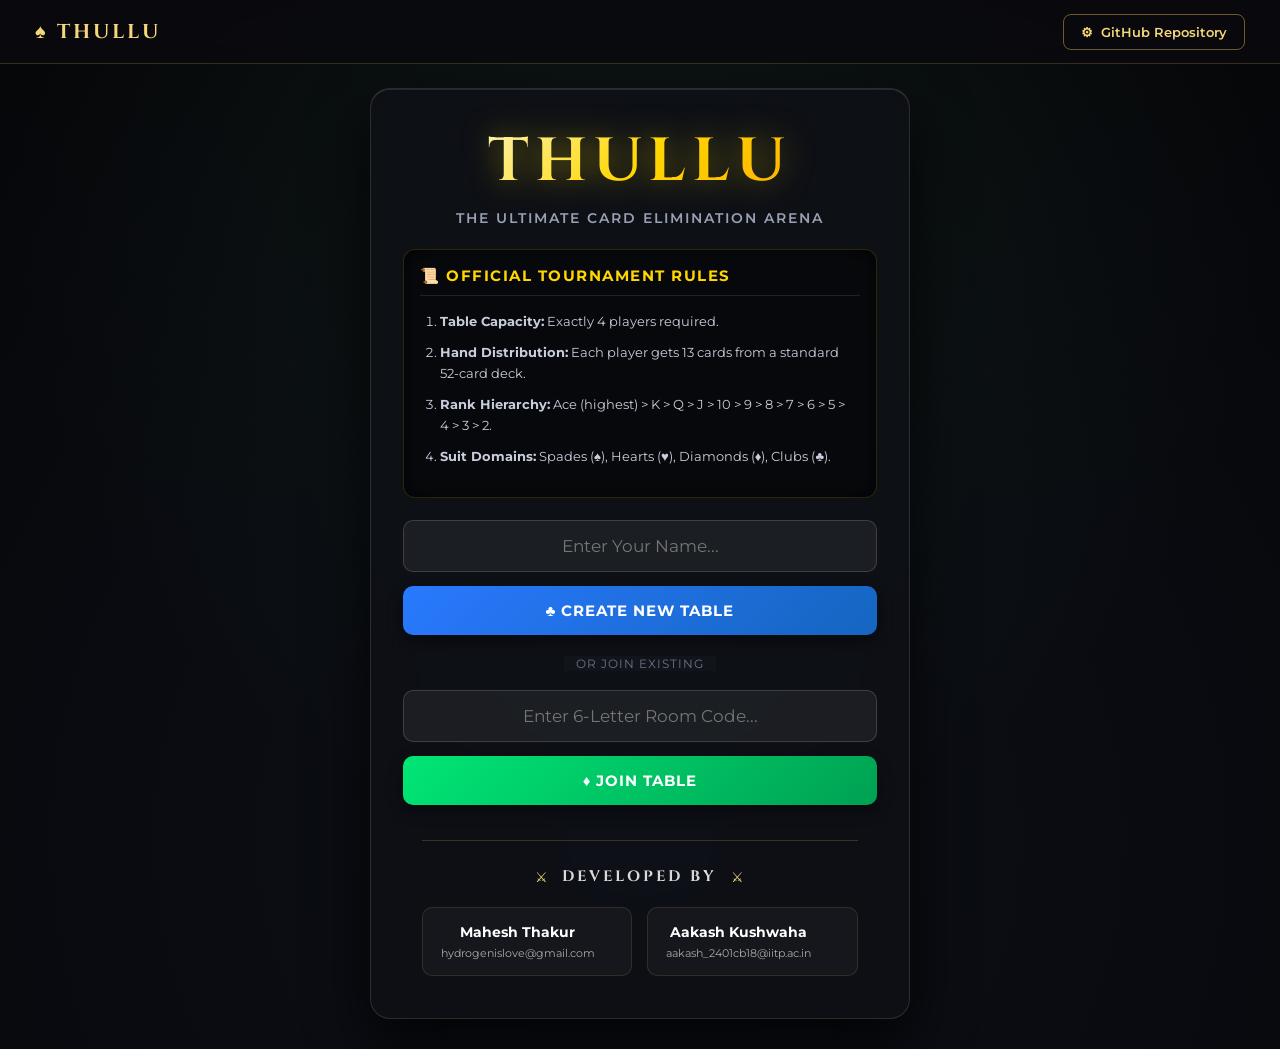
==== frontend/index.html @ 9ee79c4b "Initial commit: Add four-player card game files" ====
<!DOCTYPE html>
<html lang="en">
<head>
    <meta charset="UTF-8">
    <meta name="viewport" content="width=device-width, initial-scale=1.0">
    <title>Thullu Grand Tournament</title>
    <link rel="stylesheet" href="style1.css">
    <link href="https://fonts.googleapis.com/css2?family=Montserrat:wght@400;600;800&family=Cinzel:wght@700&display=swap" rel="stylesheet">
</head>

<body>

    <!-- Top Navigation -->
    <nav class="top-nav">
        <div class="nav-logo">♠ THULLU</div>

        <a href="https://github.com/ursthakurmahesh" target="_blank" class="repo-link">
            <span>⚙</span> GitHub Repository
        </a>
    </nav>

    <div id="register-screen" class="container-panel">

        <h1 class="game-title">THULLU</h1>
        <p class="game-subtitle">The Ultimate Card Elimination Arena</p>

        <div class="rules-card-box">
            <h3>📜 OFFICIAL TOURNAMENT RULES</h3>

            <div class="rules-scroll-zone">
                <ol>
                    <li><strong>Table Capacity:</strong> Exactly 4 players required.</li>
                    <li><strong>Hand Distribution:</strong> Each player gets 13 cards from a standard 52-card deck.</li>
                    <li><strong>Rank Hierarchy:</strong> Ace (highest) > K > Q > J > 10 > 9 > 8 > 7 > 6 > 5 > 4 > 3 > 2.</li>
                    <li><strong>Suit Domains:</strong> Spades (♠), Hearts (♥), Diamonds (♦), Clubs (♣).</li>
                    <li><strong>Opening Gambit:</strong> The player with the <strong>Ace of Spades (A♠)</strong> leads Round 1.</li>
                    <li><strong>Elimination Goal:</strong> First player to discard all cards wins Rank 1.</li>
                    <li><strong>Following Suit:</strong> You must play a card matching the lead suit if you have one.</li>
                    <li><strong>Trick Clearing:</strong> If everyone follows suit, cards are discarded and highest card holder leads next.</li>
                    <li><strong>The Rule of Thullu:</strong> If you can't follow suit, play any card. The highest lead-suit card holder picks up ALL table cards!</li>
                    <li><strong>Rule 10 (Last Stand):</strong> If you empty your hand but lead the next trick, you draw a random card from the player with the most cards.</li>
                    <li><strong>15-Second Blitz:</strong> You have 15 seconds per move. Timer expiry auto-plays a legal card.</li>
                    <li><strong>First Round Grace:</strong> Thullu in Round 1 discards table cards safely (no pickup). Ace of Spades holder leads Round 2.</li>
                </ol>
            </div>
        </div>

        <div class="input-form-group">
            <input type="text" id="username" placeholder="Enter Your Name..." maxlength="12">

            <button id="create-room-btn" class="btn btn-primary">
                ♣ Create New Table
            </button>

            <div class="separator-line">
                <span>OR JOIN EXISTING</span>
            </div>

            <input type="text" id="room-id-input" placeholder="Enter 6-Letter Room Code..." maxlength="6">

            <button id="join-btn" class="btn btn-success">
                ♦ Join Table
            </button>
        </div>

        <!-- Developer Section -->
        <div class="developers-section">
            <div class="developers-heading">
                <span>⚔</span>
                <h3>DEVELOPED BY</h3>
                <span>⚔</span>
            </div>

            <div class="developers-grid">

                <div class="developer-card">
                    
                    <div class="developer-info">
                        <h4>Mahesh Thakur</h4>
                        <a href="mailto:hydrogenislove@gmail.com">
                            hydrogenislove@gmail.com
                        </a>
                    </div>
                </div>

                <div class="developer-card">
                   
                    <div class="developer-info">
                        <h4>Aakash Kushwaha</h4>
                        <a href="mailto:aakash_2401cb18@iitp.ac.in">
                            aakash_2401cb18@iitp.ac.in
                        </a>
                    </div>
                </div>

            </div>
        </div>

    </div>

    <div id="lobby-screen" class="container-panel hidden">

        <h2>Game Lobby</h2>

        <h1 id="display-room-id">ROOM CODE: ------</h1>

        <div class="lobby-status-card">
            <p>Waiting for players (<span id="count-lbl">0</span> / 4)...</p>
            <ul id="player-list"></ul>
        </div>

        <div id="leader-controls" class="hidden">
            <p class="leader-notice">👑 You are the Table Leader</p>

            <button id="start-game-btn" class="btn btn-gold hidden">
                🚀 Start Tournament (4/4 Ready)
            </button>
        </div>

        <button id="leave-room-btn" class="btn btn-danger">
            ✕ Leave Table
        </button>

    </div>

    <div id="game-screen" class="container-panel wide-theatre hidden">

        <div class="game-top-bar">

            <div id="turn-indicator">
                WAITING...
            </div>

            <div id="round-display">
                <span class="conn-dot" id="conn-dot"></span>
                <span id="conn-text">Online</span>

                &nbsp;|&nbsp;

                Round:
                <span id="info-round">1</span>
            </div>

            <button id="in-game-leave-btn" class="btn btn-danger compact">
                ✕ Leave
            </button>

        </div>

        <div class="timer-track-bar">
            <div id="timer-progress-fluid"></div>
        </div>

        <div id="table-info">
            Lead Suit:
            <span id="info-suit">None</span>

            &nbsp;|&nbsp;

            Highest:
            <span id="info-val">None</span>
        </div>

        <div id="thullu-banner" class="hidden"></div>

        <div class="poker-table-canvas">

            <div class="player-slot position-top">
                <div class="player-badge" id="badge-top">
                    Empty Seat
                </div>

                <div class="card-back-count-tray" id="top-cards-count"></div>
            </div>

            <div class="player-slot position-left">
                <div class="player-badge" id="badge-left">
                    Empty Seat
                </div>

                <div class="card-back-count-tray" id="left-cards-count"></div>
            </div>

            <div id="center-table">
                <div class="mat-label">CURRENT TRICK</div>
                <div id="played-cards-zone"></div>
            </div>

            <div class="player-slot position-right">
                <div class="player-badge" id="badge-right">
                    Empty Seat
                </div>

                <div class="card-back-count-tray" id="right-cards-count"></div>
            </div>

            <div class="player-slot position-bottom">

                <div class="player-badge profile-user">
                    👤 You (<span id="hand-count">0</span> cards)
                </div>

                <div id="my-cards" class="user-cards-scroll-deck"></div>

            </div>

        </div>

        <div id="rule10-alert" class="hidden"></div>

    </div>

    <div id="results-screen" class="container-panel hidden">

        <h1 class="gold-glow-text">
            🏆 GAME OVER
        </h1>

        <div id="podium-ranking-board"></div>

        <button id="return-main-menu-btn" class="btn btn-primary">
            Return to Menu
        </button>

    </div>

    <div id="error-screen" class="container-panel hidden">

        <div class="error-icon">⚠️</div>

        <h1 class="error-title" id="error-title">
            NETWORK ERROR
        </h1>

        <p class="error-message" id="error-message">
            Connection to a player was lost. The game has been ended.
        </p>

        <button id="error-menu-btn" class="btn btn-danger">
            Return to Menu
        </button>

    </div>

    <script type="module" src="app1.js"></script>

</body>
</html>
---- frontend/style1.css ----
:root {
    --table-felt-gradient: radial-gradient(circle at 50% 50%, #1b4b24 0%, #0d2812 70%, #051307 100%);
    --panel-bg: rgba(14, 16, 22, 0.88);
    --border-glass: rgba(255, 255, 255, 0.12);
    --gold: #ffd700;
    --gold-glow: rgba(255, 215, 0, 0.4);
    --neon-blue: #00e5ff;
    --neon-red: #ff2a4b;
    --neon-green: #00e676;
    --card-shadow: 0 10px 20px rgba(0,0,0,0.6);
}

body {
    margin: 0;
    padding: 0;
    width: 100vw;
    min-height: 100vh;
    background: #08090c;
    background-image: 
        radial-gradient(circle at 50% 20%, rgba(30, 60, 40, 0.25) 0%, transparent 60%),
        radial-gradient(circle at 50% 80%, rgba(15, 18, 28, 0.8) 0%, #050608 100%);
    display: flex;
    flex-direction: column;
    align-items: center;
    padding: 88px 0 30px 0;
    box-sizing: border-box;
    font-family: 'Montserrat', sans-serif;
    overflow-x: hidden;
    overflow-y: auto;
    color: #ffffff;
}

/* Glassmorphic Container Overlays */
.container-panel {
    background: var(--panel-bg);
    backdrop-filter: blur(25px);
    -webkit-backdrop-filter: blur(25px);
    border: 1px solid var(--border-glass);
    border-radius: 20px;
    padding: 32px;
    width: 90%;
    max-width: 540px;
    box-shadow: 0 25px 60px rgba(0,0,0,0.8), inset 0 1px 0 rgba(255,255,255,0.1);
    text-align: center;
    box-sizing: border-box;
    transition: all 0.4s cubic-bezier(0.16, 1, 0.3, 1);
}

.container-panel.wide-theatre {
    max-width: 1180px;
    width: 96%;
    height: calc(100vh - 118px);
    min-height: 520px;
    display: flex;
    flex-direction: column;
    justify-content: space-between;
    padding: 18px;
}

.hidden { display: none !important; }

/* Premium Game Title */
.game-title {
    font-family: 'Cinzel', serif;
    font-size: 3.8rem;
    margin: 0;
    letter-spacing: 6px;
    background: linear-gradient(135deg, #ffffff 0%, var(--gold) 50%, #ffa000 100%);
    background-clip: text;
    -webkit-background-clip: text;
    color: transparent;
    -webkit-text-fill-color: transparent;
    filter: drop-shadow(0 0 15px rgba(255, 215, 0, 0.5));
}

.game-subtitle {
    color: #9aa0b4;
    font-size: 0.9rem;
    margin-top: 6px;
    text-transform: uppercase;
    letter-spacing: 2px;
    font-weight: 600;
}

.rules-card-box {
    background: rgba(0, 0, 0, 0.45);
    border: 1px solid rgba(255,215,0,0.15);
    border-radius: 12px;
    padding: 16px;
    margin: 22px 0;
    text-align: left;
    box-shadow: inset 0 0 20px rgba(0,0,0,0.5);
}

.rules-card-box h3 {
    margin-top: 0;
    color: var(--gold);
    font-size: 0.95rem;
    letter-spacing: 1.5px;
    border-bottom: 1px solid rgba(255,255,255,0.1);
    padding-bottom: 10px;
}

.rules-scroll-zone {
    max-height: 170px;
    overflow-y: auto;
    font-size: 0.82rem;
    line-height: 1.6;
    color: #c8cedc;
    padding-right: 6px;
}

.rules-scroll-zone ol { padding-left: 20px; margin: 0; }
.rules-scroll-zone li { margin-bottom: 10px; }

/* Custom Fine Scrollers */
::-webkit-scrollbar { width: 5px; height: 5px; }
::-webkit-scrollbar-track { background: transparent; }
::-webkit-scrollbar-thumb { background: rgba(255,215,0,0.3); border-radius: 10px; }

/* Input Elements UI */
.input-form-group input {
    width: 100%;
    padding: 15px;
    background: rgba(255, 255, 255, 0.06);
    border: 1px solid rgba(255, 255, 255, 0.15);
    border-radius: 10px;
    color: white;
    font-size: 1.05rem;
    font-family: inherit;
    box-sizing: border-box;
    margin-bottom: 14px;
    text-align: center;
    transition: all 0.3s ease;
}

.input-form-group input:focus {
    border-color: var(--gold);
    background: rgba(255, 255, 255, 0.1);
    outline: none;
    box-shadow: 0 0 15px var(--gold-glow);
}

.separator-line {
    position: relative;
    text-align: center;
    margin: 18px 0;
}
.separator-line span {
    background: #12141c;
    padding: 0 12px;
    font-size: 0.75rem;
    color: #6c7385;
    text-transform: uppercase;
    letter-spacing: 1px;
}

/* Action Buttons UI */
.btn {
    width: 100%;
    padding: 15px;
    border: none;
    border-radius: 10px;
    font-size: 0.95rem;
    font-weight: 700;
    cursor: pointer;
    font-family: inherit;
    transition: all 0.25s cubic-bezier(0.16, 1, 0.3, 1);
    text-transform: uppercase;
    letter-spacing: 1px;
    box-shadow: 0 6px 15px rgba(0,0,0,0.4);
}
.btn-primary { background: linear-gradient(135deg, #2979ff, #1565c0); color: white; }
.btn-success { background: linear-gradient(135deg, #00e676, #00a152); color: white; }
.btn-danger { background: linear-gradient(135deg, #ff2a4b, #b71c1c); color: white; }
.btn-gold { background: linear-gradient(135deg, #ffd700, #ff8f00); color: #000; font-weight: 800; }

.btn:hover { transform: translateY(-3px); filter: brightness(1.15); box-shadow: 0 10px 25px rgba(0,0,0,0.5); }
.btn:active { transform: translateY(0); }
.btn.compact { width: auto; padding: 9px 18px; font-size: 0.8rem; }

/* Lobby Readout Design */
.lobby-status-card {
    background: rgba(0,0,0,0.4);
    border-radius: 12px;
    padding: 22px;
    margin-bottom: 22px;
    border: 1px solid rgba(255,255,255,0.06);
}
#player-list {
    list-style: none;
    padding: 0;
    margin: 16px 0 0 0;
    text-align: left;
}
#player-list li {
    padding: 14px;
    background: rgba(255,255,255,0.04);
    margin-bottom: 8px;
    border-left: 4px solid var(--gold);
    border-radius: 6px;
    font-size: 0.95rem;
    display: flex;
    justify-content: space-between;
    align-items: center;
}

.leader-notice { font-size: 0.85rem; color: var(--gold); margin-bottom: 12px; font-weight: 600; }

/* Top Operational Bar Layout */
.game-top-bar {
    display: flex;
    justify-content: space-between;
    align-items: center;
    padding-bottom: 12px;
    border-bottom: 1px solid var(--border-glass);
}
#turn-indicator { font-weight: 800; font-size: 1.25rem; letter-spacing: 1.5px; }

/* Visual Blitz Countdown Action Line */
.timer-track-bar {
    width: 100%;
    height: 5px;
    background: rgba(255,255,255,0.1);
    border-radius: 3px;
    margin: 10px 0;
    overflow: hidden;
}
#timer-progress-fluid {
    width: 100%;
    height: 100%;
    background: linear-gradient(90deg, var(--neon-green), var(--gold), var(--neon-red));
    transition: width 0.1s linear;
}

#table-info {
    font-size: 0.9rem;
    color: #a4a9b5;
    margin-bottom: 8px;
    background: rgba(0,0,0,0.3);
    padding: 8px 16px;
    border-radius: 20px;
    display: inline-block;
    align-self: center;
    border: 1px solid rgba(255,255,255,0.05);
}
#table-info span { color: white; font-weight: 800; margin: 0 4px; }

/* LUXURY POKER TABLE CANVAS */
.poker-table-canvas {
    flex-grow: 1;
    background: var(--table-felt-gradient);
    border: 12px solid #321c10;
    outline: 2px solid #5d3820;
    border-radius: 240px;
    position: relative;
    margin: 10px 0;
    box-shadow: inset 0 0 100px rgba(0,0,0,0.95), 0 15px 45px rgba(0,0,0,0.8);
    display: flex;
    justify-content: center;
    align-items: center;
    min-height: 440px;
}

/* Inner Felt Line Ring */
.poker-table-canvas::before {
    content: '';
    position: absolute;
    top: 20px;
    bottom: 20px;
    left: 20px;
    right: 20px;
    border: 2px dashed rgba(255, 215, 0, 0.15);
    border-radius: 220px;
    pointer-events: none;
}

.player-slot {
    position: absolute;
    display: flex;
    flex-direction: column;
    align-items: center;
    z-index: 10;
}
.player-badge {
    background: rgba(10, 12, 18, 0.88);
    padding: 8px 16px;
    border-radius: 24px;
    font-size: 0.8rem;
    font-weight: 700;
    border: 2px solid var(--border-glass);
    box-shadow: 0 6px 16px rgba(0,0,0,0.6);
    white-space: nowrap;
    transition: all 0.3s ease;
    letter-spacing: 0.5px;
}
.player-badge.profile-user { border-color: var(--neon-green); color: var(--neon-green); }

/* Active Turn Pulse Effect */
.player-badge.active-turn {
    border-color: var(--gold) !important;
    color: var(--gold) !important;
    box-shadow: 0 0 20px var(--gold-glow) !important;
    animation: turnGlow 1.5s infinite alternate ease-in-out;
}

@keyframes turnGlow {
    from { box-shadow: 0 0 8px rgba(255, 215, 0, 0.4); }
    to { box-shadow: 0 0 22px rgba(255, 215, 0, 0.8); }
}

/* Position Placements */
.position-top { top: 18px; }
.position-left { left: 24px; }
.position-right { right: 24px; }
.position-bottom { bottom: 18px; width: 92%; }

/* Card Back Trays for Opponents */
.card-back-count-tray {
    display: flex;
    margin-top: 6px;
    max-width: 130px;
    justify-content: center;
}
.mini-card-back {
    width: 14px;
    height: 20px;
    background: linear-gradient(135deg, #b71c1c, #880e4f);
    border: 1px solid rgba(255,255,255,0.8);
    border-radius: 3px;
    margin-left: -7px;
    box-shadow: 2px 4px 8px rgba(0,0,0,0.5);
}
.mini-card-back:first-child { margin-left: 0; }

/* Central Trick Arena Play Grid */
#center-table {
    text-align: center;
    width: 55%;
    height: 50%;
    display: flex;
    flex-direction: column;
    justify-content: center;
    align-items: center;
    background: rgba(0, 0, 0, 0.22);
    border: 1px solid rgba(255, 215, 0, 0.12);
    border-radius: 20px;
    padding: 10px;
}
.mat-label {
    font-size: 0.7rem;
    color: rgba(255,215,0,0.5);
    letter-spacing: 3px;
    font-weight: 700;
    margin-bottom: 8px;
}
#played-cards-zone {
    display: flex;
    gap: 14px;
    justify-content: center;
    align-items: center;
    flex-wrap: wrap;
    width: 100%;
}

.played-card-container {
    display: flex;
    flex-direction: column;
    align-items: center;
}
.played-player-tag {
    font-size: 0.65rem;
    font-weight: 700;
    color: var(--gold);
    margin-top: 4px;
    background: rgba(0,0,0,0.7);
    padding: 2px 6px;
    border-radius: 8px;
}

/* Premium Playing Card Skins */
.card-item {
    background: linear-gradient(180deg, #ffffff 0%, #f4f5f8 100%);
    color: #1a1a1a;
    width: 58px;
    height: 84px;
    border-radius: 8px;
    display: flex;
    flex-direction: column;
    justify-content: space-between;
    padding: 6px;
    font-weight: 800;
    box-shadow: var(--card-shadow);
    font-size: 0.85rem;
    box-sizing: border-box;
    transition: transform 0.25s cubic-bezier(0.16, 1, 0.3, 1), box-shadow 0.25s ease;
    user-select: none;
    position: relative;
    border: 1px solid rgba(0,0,0,0.1);
}
.card-item.red { color: var(--neon-red); }

.card-label { text-align: center; font-size: 1.3rem; margin: auto 0; }
.card-suit-icon { align-self: flex-end; font-size: 0.8rem; }

/* User Control Deck Horizon Scroll Matrix */
.user-cards-scroll-deck {
    display: flex;
    gap: 4px;
    overflow-x: auto;
    padding: 12px 6px;
    width: 100%;
    justify-content: center;
    box-sizing: border-box;
}
.user-cards-scroll-deck .card-item { margin-left: -18px; }
.user-cards-scroll-deck .card-item:first-child { margin-left: 0; }

/* Playable Card Hover Effects */
.playable {
    cursor: pointer;
    border: 2px solid var(--gold);
    box-shadow: 0 0 12px rgba(255, 215, 0, 0.6);
    z-index: 50;
}
.playable:hover {
    transform: translateY(-20px) scale(1.15);
    z-index: 100;
    box-shadow: 0 18px 30px rgba(255,215,0,0.7);
}

/* Event Banner Alert Logs */
#rule10-alert {
    background: linear-gradient(135deg, rgba(211, 47, 47, 0.95), rgba(183, 28, 28, 0.95));
    border: 1px solid var(--neon-red);
    color: white;
    padding: 12px 18px;
    border-radius: 10px;
    font-size: 0.9rem;
    font-weight: 700;
    box-shadow: 0 10px 25px rgba(0,0,0,0.6);
    margin-top: 8px;
    text-shadow: 0 2px 4px rgba(0,0,0,0.5);
}

/* Podiums and Ranking Boards */
.gold-glow-text {
    color: var(--gold);
    filter: drop-shadow(0 0 10px rgba(255, 215, 0, 0.5));
    font-family: 'Cinzel', serif;
}
#podium-ranking-board {
    margin: 30px 0;
    text-align: left;
}
.podium-slot {
    padding: 18px;
    background: rgba(255,255,255,0.04);
    margin-bottom: 12px;
    border-radius: 10px;
    font-size: 1.15rem;
    display: flex;
    align-items: center;
    gap: 18px;
    border: 1px solid rgba(255,255,255,0.08);
}
.podium-slot.rank-1 { border: 2px solid var(--gold); box-shadow: 0 0 20px rgba(255, 215, 0, 0.25); background: rgba(255,215,0,0.08); }

/* Network / Disconnect Error Screen */
.error-icon {
    font-size: 3.2rem;
    margin-bottom: 4px;
    filter: drop-shadow(0 0 12px rgba(255, 42, 75, 0.6));
}
.error-title {
    font-family: 'Cinzel', serif;
    color: var(--neon-red);
    letter-spacing: 3px;
    margin: 6px 0 14px 0;
    filter: drop-shadow(0 0 12px rgba(255, 42, 75, 0.45));
}
.error-message {
    color: #c8cedc;
    font-size: 0.95rem;
    line-height: 1.6;
    margin-bottom: 26px;
    background: rgba(0,0,0,0.35);
    border: 1px solid rgba(255, 42, 75, 0.25);
    border-radius: 10px;
    padding: 14px 18px;
}

/* Small connection indicator dot next to turn info */
.conn-dot {
    display: inline-block;
    width: 8px;
    height: 8px;
    border-radius: 50%;
    background: var(--neon-green);
    margin-right: 6px;
    box-shadow: 0 0 8px var(--neon-green);
}

/* Thullu Event Flash Banner */
#thullu-banner {
    background: linear-gradient(135deg, rgba(255, 215, 0, 0.95), rgba(255, 143, 0, 0.95));
    color: #1a1206;
    text-align: center;
    font-weight: 800;
    font-size: 0.95rem;
    letter-spacing: 0.5px;
    padding: 10px 16px;
    border-radius: 10px;
    margin-bottom: 6px;
    box-shadow: 0 10px 25px rgba(0,0,0,0.6), 0 0 20px rgba(255, 215, 0, 0.5);
    animation: thulPulse 0.6s ease;
}
@keyframes thulPulse {
    0% { transform: scale(0.92); opacity: 0; }
    60% { transform: scale(1.03); opacity: 1; }
    100% { transform: scale(1); opacity: 1; }
}


/* ============================= */
/* TOP NAVIGATION */
/* ============================= */

.top-nav {
    position: fixed;
    top: 0;
    left: 0;
    width: 100%;
    height: 64px;
    display: flex;
    align-items: center;
    justify-content: space-between;
    padding: 0 35px;
    box-sizing: border-box;
    z-index: 1000;

    background: rgba(10, 10, 15, 0.92);
    border-bottom: 1px solid rgba(255, 215, 100, 0.18);
    backdrop-filter: blur(10px);
}

.nav-logo {
    font-family: 'Cinzel', serif;
    font-size: 20px;
    font-weight: 700;
    letter-spacing: 3px;
    color: #f5d77a;
}

.repo-link {
    display: flex;
    align-items: center;
    gap: 8px;

    padding: 9px 17px;
    border: 1px solid rgba(255, 215, 100, 0.4);
    border-radius: 8px;

    color: #f5d77a;
    text-decoration: none;
    font-family: 'Montserrat', sans-serif;
    font-size: 13px;
    font-weight: 600;

    transition: all 0.25s ease;
}

.repo-link:hover {
    background: rgba(245, 215, 122, 0.12);
    border-color: #f5d77a;
    transform: translateY(-1px);
}


/* ============================= */
/* DEVELOPER SECTION */
/* ============================= */

.developers-section {
    width: min(760px, 92%);
    margin: 35px auto 10px;
    padding-top: 25px;

    border-top: 1px solid rgba(255, 215, 100, 0.18);
}

.developers-heading {
    display: flex;
    justify-content: center;
    align-items: center;
    gap: 14px;
    margin-bottom: 20px;
}

.developers-heading h3 {
    margin: 0;

    font-family: 'Cinzel', serif;
    font-size: 15px;
    letter-spacing: 3px;
    color: #d9d9d9;
}

.developers-heading span {
    color: #f5d77a;
    font-size: 14px;
}

.developers-grid {
    display: grid;
    grid-template-columns: repeat(2, 1fr);
    gap: 15px;
}

.developer-card {
    display: flex;
    align-items: center;
    gap: 10px;

    padding: 15px 18px;

    background: rgba(255, 255, 255, 0.035);
    border: 1px solid rgba(255, 215, 100, 0.12);
    border-radius: 10px;

    transition: all 0.25s ease;
}

.developer-card:hover {
    transform: translateY(-3px);
    border-color: rgba(255, 215, 100, 0.4);
    background: rgba(255, 215, 100, 0.055);
}

.developer-avatar {
    width: 45px;
    height: 45px;
    flex-shrink: 0;

    display: flex;
    align-items: center;
    justify-content: center;

    border-radius: 50%;

    background: linear-gradient(
        135deg,
        rgba(245, 215, 122, 0.25),
        rgba(245, 215, 122, 0.05)
    );

    border: 1px solid rgba(245, 215, 122, 0.4);

    color: #f5d77a;

    font-family: 'Cinzel', serif;
    font-size: 13px;
    font-weight: 700;
}

.developer-info {
    min-width: 0;
}

.developer-info h4 {
    margin: 0 0 5px;

    font-family: 'Montserrat', sans-serif;
    font-size: 14px;
    font-weight: 700;

    color: #ffffff;
}

.developer-info a {
    display: block;

    overflow: hidden;
    text-overflow: ellipsis;
    white-space: nowrap;

    color: #a9a9a9;
    text-decoration: none;

    font-family: 'Montserrat', sans-serif;
    font-size: 11px;

    transition: color 0.2s ease;
}

.developer-info a:hover {
    color: #f5d77a;
}


/* ============================= */
/* MOBILE */
/* ============================= */

@media (max-width: 650px) {

    body {
        padding: 72px 0 20px 0;
    }

    .container-panel.wide-theatre {
        height: calc(100vh - 92px);
    }

    .top-nav {
        height: 56px;
        padding: 0 16px;
    }

    .nav-logo {
        font-size: 16px;
        letter-spacing: 2px;
    }

    .repo-link {
        padding: 7px 11px;
        font-size: 11px;
    }

    .developers-grid {
        grid-template-columns: 1fr;
    }

    .developers-section {
        width: 90%;
    }
}
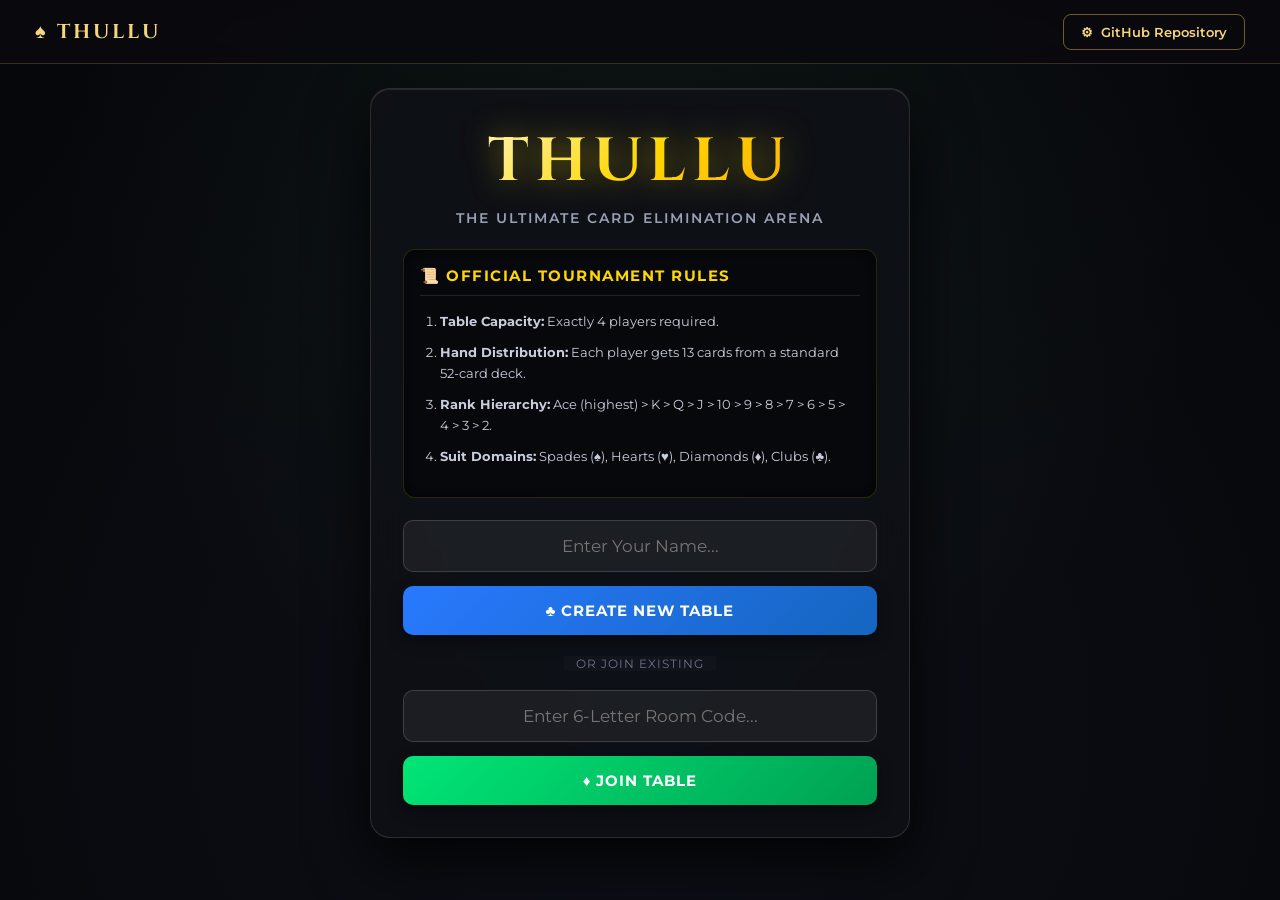
==== commit 4d0e26da: "UX overhaul: unified grid table, human-feel AI pacing, Roxy dealer cameos - Rebuild game table as a " ====
--- a/frontend/index.html
+++ b/frontend/index.html
@@ -15,7 +15,7 @@
     <nav class="top-nav">
         <div class="nav-logo">♠ THULLU</div>
 
-        <a href="https://github.com/ursthakurmahesh" target="_blank" class="repo-link">
+        <a href="https://github.com/instinctsetup/thullu" target="_blank" class="repo-link">
             <span>⚙</span> GitHub Repository
         </a>
     </nav>
@@ -64,39 +64,6 @@
             </button>
         </div>
 
-        <!-- Developer Section -->
-        <div class="developers-section">
-            <div class="developers-heading">
-                <span>⚔</span>
-                <h3>DEVELOPED BY</h3>
-                <span>⚔</span>
-            </div>
-
-            <div class="developers-grid">
-
-                <div class="developer-card">
-                    
-                    <div class="developer-info">
-                        <h4>Mahesh Thakur</h4>
-                        <a href="mailto:hydrogenislove@gmail.com">
-                            hydrogenislove@gmail.com
-                        </a>
-                    </div>
-                </div>
-
-                <div class="developer-card">
-                   
-                    <div class="developer-info">
-                        <h4>Aakash Kushwaha</h4>
-                        <a href="mailto:aakash_2401cb18@iitp.ac.in">
-                            aakash_2401cb18@iitp.ac.in
-                        </a>
-                    </div>
-                </div>
-
-            </div>
-        </div>
-
     </div>
 
     <div id="lobby-screen" class="container-panel hidden">
